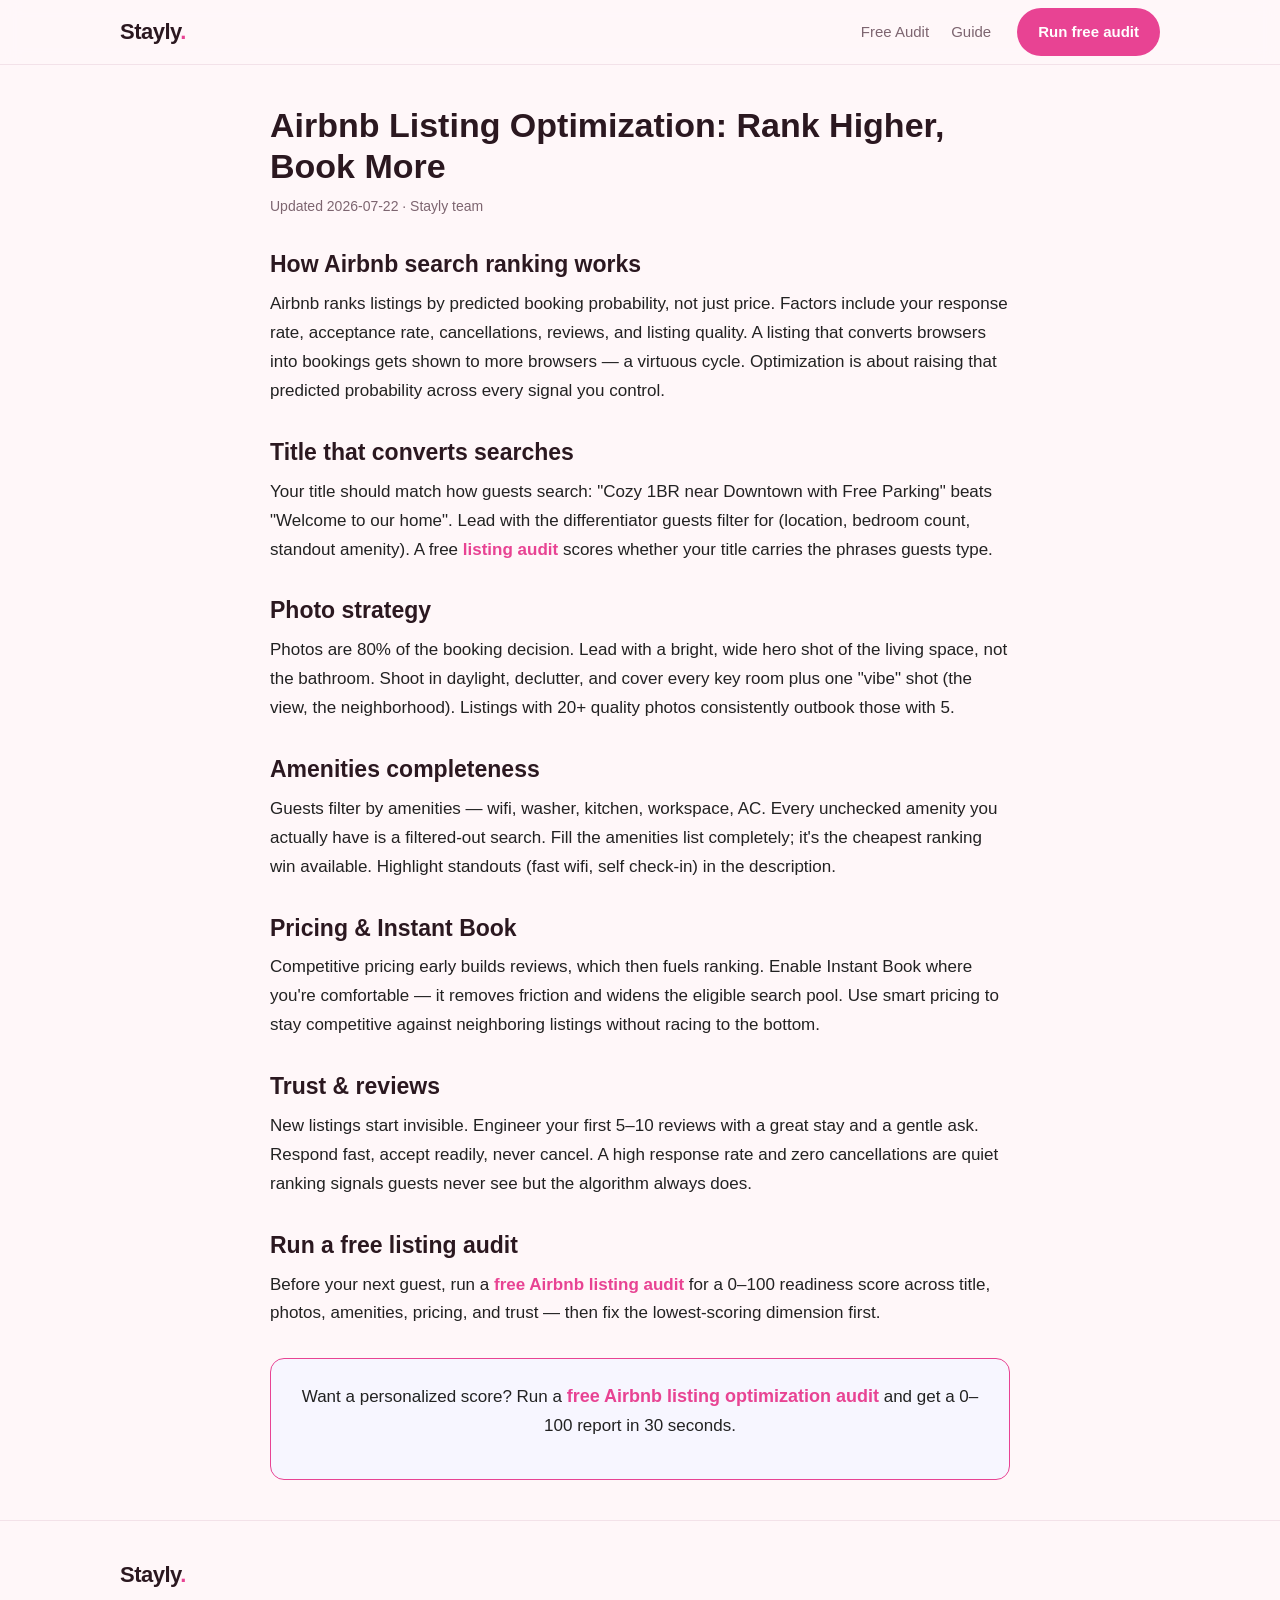
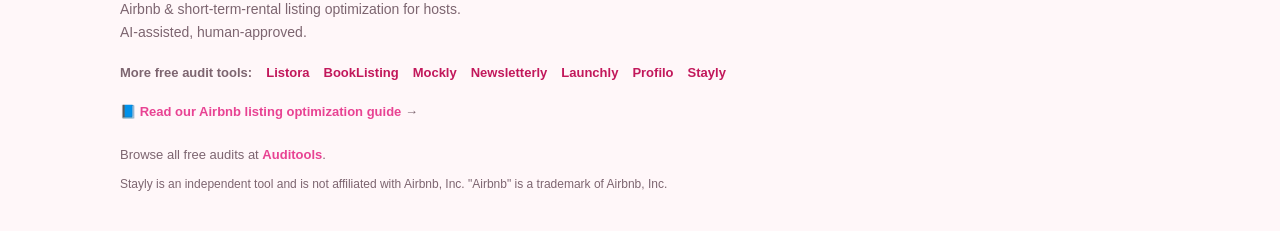
==== blog/index.html @ 076077f3 "SEO content round 1: add per-site blog article + footer link + sitemap" ====
<!DOCTYPE html>
<html lang="en">
<head>
  <meta charset="UTF-8" />
  <meta name="viewport" content="width=device-width, initial-scale=1.0" />
  <title>Airbnb Listing Optimization: Rank Higher, Book More</title>
  <meta name="description" content="How Airbnb search ranking works and the listing tweaks — title, photos, amenities, pricing, and trust — that lift your visibility and booking rate." />
  <link rel="canonical" href="https://Viyozc.github.io/stayly-ai/blog/" />
  <meta property="og:type" content="article" />
  <meta property="og:title" content="Airbnb Listing Optimization: Rank Higher, Book More" />
  <meta property="og:description" content="How Airbnb search ranking works and the listing tweaks — title, photos, amenities, pricing, and trust — that lift your visibility and booking rate." />
  <meta property="og:url" content="https://Viyozc.github.io/stayly-ai/blog/" />
  <meta property="og:image" content="https://Viyozc.github.io/stayly-ai/assets/og-image.png" />
  <meta name="twitter:card" content="summary_large_image" />
  <meta name="twitter:title" content="Airbnb Listing Optimization: Rank Higher, Book More" />
  <meta name="twitter:description" content="How Airbnb search ranking works and the listing tweaks — title, photos, amenities, pricing, and trust — that lift your visibility and booking rate." />
  <meta name="twitter:image" content="https://Viyozc.github.io/stayly-ai/assets/og-image.png" />
  <link rel="stylesheet" href="../assets/style.css" />
  <script type="application/ld+json">
  {"@context": "https://schema.org", "@type": "Article", "headline": "Airbnb Listing Optimization: Rank Higher, Book More", "description": "How Airbnb search ranking works and the listing tweaks \u2014 title, photos, amenities, pricing, and trust \u2014 that lift your visibility and booking rate.", "author": {"@type": "Organization", "name": "Stayly"}, "publisher": {"@type": "Organization", "name": "Stayly"}, "mainEntityOfPage": "https://Viyozc.github.io/stayly-ai/blog/", "datePublished": "2026-07-22"}
  </script>
  <style>
    .article {max-width:780px;margin:40px auto;padding:0 20px;}
    .article h1 {font-size:34px;line-height:1.2;margin:0 0 8px;}
    .article .meta {color:var(--muted);font-size:14px;margin-bottom:26px;}
    .article h2 {font-size:23px;margin:32px 0 10px;line-height:1.3;}
    .article p {font-size:17px;line-height:1.7;color:#222;margin:0 0 16px;}
    .article ul {margin:0 0 16px;padding-left:22px;}
    .article li {font-size:16px;line-height:1.6;margin-bottom:8px;}
    .article a {color:var(--brand);font-weight:600;}
    .article .cta-box {background:#f7f6ff;border:1px solid var(--brand);border-radius:14px;padding:22px;margin:30px 0;text-align:center;}
    .article .cta-box a {font-size:18px;}
  </style>
</head>
<body>
  <header class="nav">
    <div class="container nav-inner">
      <a class="brand" href="../">Stayly<span class="brand-dot">.</span></a>
      <nav class="nav-links">
        <a href="../#audit">Free Audit</a>
        <a href="./">Guide</a>
      </nav>
      <a class="btn btn-primary nav-cta" href="../#audit">Run free audit</a>
    </div>
  </header>
  <article class="container article">
    <h1>Airbnb Listing Optimization: Rank Higher, Book More</h1>
    <p class="meta">Updated 2026-07-22 · Stayly team</p>
    
<h2>How Airbnb search ranking works</h2>
<p>Airbnb ranks listings by predicted booking probability, not just price. Factors include your response rate, acceptance rate, cancellations, reviews, and listing quality. A listing that converts browsers into bookings gets shown to more browsers — a virtuous cycle. Optimization is about raising that predicted probability across every signal you control.</p>

<h2>Title that converts searches</h2>
<p>Your title should match how guests search: "Cozy 1BR near Downtown with Free Parking" beats "Welcome to our home". Lead with the differentiator guests filter for (location, bedroom count, standout amenity). A free <a href="../#audit">listing audit</a> scores whether your title carries the phrases guests type.</p>

<h2>Photo strategy</h2>
<p>Photos are 80% of the booking decision. Lead with a bright, wide hero shot of the living space, not the bathroom. Shoot in daylight, declutter, and cover every key room plus one "vibe" shot (the view, the neighborhood). Listings with 20+ quality photos consistently outbook those with 5.</p>

<h2>Amenities completeness</h2>
<p>Guests filter by amenities — wifi, washer, kitchen, workspace, AC. Every unchecked amenity you actually have is a filtered-out search. Fill the amenities list completely; it's the cheapest ranking win available. Highlight standouts (fast wifi, self check-in) in the description.</p>

<h2>Pricing &amp; Instant Book</h2>
<p>Competitive pricing early builds reviews, which then fuels ranking. Enable Instant Book where you're comfortable — it removes friction and widens the eligible search pool. Use smart pricing to stay competitive against neighboring listings without racing to the bottom.</p>

<h2>Trust &amp; reviews</h2>
<p>New listings start invisible. Engineer your first 5–10 reviews with a great stay and a gentle ask. Respond fast, accept readily, never cancel. A high response rate and zero cancellations are quiet ranking signals guests never see but the algorithm always does.</p>

<h2>Run a free listing audit</h2>
<p>Before your next guest, run a <a href="../#audit">free Airbnb listing audit</a> for a 0–100 readiness score across title, photos, amenities, pricing, and trust — then fix the lowest-scoring dimension first.</p>

    <div class="cta-box">
      <p>Want a personalized score? Run a <a href="../#audit">free Airbnb listing optimization audit</a> and get a 0–100 report in 30 seconds.</p>
    </div>
  </article>
  <footer class="footer">
    <div class="container footer-inner">
      <div>
        <a class="brand" href="../">Stayly<span class="brand-dot">.</span></a>
        <p class="footer-sub">Airbnb & short-term-rental listing optimization for hosts. AI-assisted, human-approved.</p>
      </div>
      <div style="display:flex;flex-wrap:wrap;gap:14px;align-items:center;font-size:13px;margin-top:10px;"><span style="color:var(--muted);font-weight:600;">More free audit tools:</span><a href="https://Viyozc.github.io/listora/" style="color:var(--brand-dk);font-weight:600;">Listora</a><a href="https://Viyozc.github.io/booklisting-ai/" style="color:var(--brand-dk);font-weight:600;">BookListing</a><a href="https://Viyozc.github.io/mockly-ai/" style="color:var(--brand-dk);font-weight:600;">Mockly</a><a href="https://Viyozc.github.io/newsletterly-ai/" style="color:var(--brand-dk);font-weight:600;">Newsletterly</a><a href="https://Viyozc.github.io/launchly-ai/" style="color:var(--brand-dk);font-weight:600;">Launchly</a><a href="https://Viyozc.github.io/profilo-ai/" style="color:var(--brand-dk);font-weight:600;">Profilo</a><a href="https://Viyozc.github.io/stayly-ai/" style="color:var(--brand-dk);font-weight:600;">Stayly</a></div>
      <p style="color:var(--muted);font-size:13px;margin-top:8px;">📘 <a href="./" style="color:var(--brand);font-weight:600;">Read our Airbnb listing optimization guide</a> →</p>
      <p style="color:var(--muted);font-size:13px;margin-top:12px;">Browse all free audits at <a href="https://Viyozc.github.io/auditools/" style="color:var(--brand);font-weight:600;">Auditools</a>.</p>
      <p class="footer-fine">Stayly is an independent tool and is not affiliated with Airbnb, Inc. "Airbnb" is a trademark of Airbnb, Inc.</p>
    </div>
  </footer>
</body>
</html>
---- assets/style.css ----
:root {
  --bg: #fff7f9;
  --ink: #2b1820;
  --muted: #7d6570;
  --line: #f3e2e9;
  --brand: #e84393;
  --brand-dk: #c2185b;
  --brand-soft: #fde7f1;
  --good: #2f9e6b;
  --warn: #e0a106;
  --bad: #d9534f;
  --card: #ffffff;
  --shadow: 0 10px 30px rgba(80, 20, 50, 0.08);
  --radius: 16px;
  --maxw: 1080px;
}

* { box-sizing: border-box; margin: 0; padding: 0; }
html { scroll-behavior: smooth; }
body {
  font-family: -apple-system, BlinkMacSystemFont, "Segoe UI", Roboto, "Helvetica Neue", Arial, sans-serif;
  background: var(--bg);
  color: var(--ink);
  line-height: 1.6;
  -webkit-font-smoothing: antialiased;
}
.container { width: 100%; max-width: var(--maxw); margin: 0 auto; padding: 0 20px; }
a { color: inherit; text-decoration: none; }
em { font-style: normal; }

/* Buttons */
.btn {
  display: inline-block;
  font-weight: 600;
  border-radius: 999px;
  padding: 11px 20px;
  cursor: pointer;
  border: 1px solid transparent;
  font-size: 15px;
  transition: transform .08s ease, background .2s ease, box-shadow .2s ease;
}
.btn:active { transform: translateY(1px); }
.btn-primary { background: var(--brand); color: #fff; }
.btn-primary:hover { background: var(--brand-dk); box-shadow: 0 6px 18px rgba(232,67,147,.35); }
.btn-lg { padding: 14px 26px; font-size: 16px; }
.btn-block { width: 100%; text-align: center; }

/* Nav */
.nav {
  position: sticky; top: 0; z-index: 50;
  background: rgba(255,247,249,.85);
  backdrop-filter: blur(10px);
  border-bottom: 1px solid var(--line);
}
.nav-inner { display: flex; align-items: center; gap: 18px; height: 64px; }
.brand { font-weight: 800; font-size: 22px; letter-spacing: -.5px; }
.brand-dot { color: var(--brand); }
.nav-links { display: flex; gap: 22px; margin-left: auto; font-size: 15px; color: var(--muted); }
.nav-links a:hover { color: var(--ink); }
.nav-cta { margin-left: 8px; }

/* Hero */
.hero { padding: 64px 0 48px; }
.hero-inner { display: grid; grid-template-columns: 1.1fr .9fr; gap: 40px; align-items: center; }
.badge {
  display: inline-block; background: var(--brand-soft); color: var(--brand-dk);
  font-size: 13px; font-weight: 600; padding: 6px 12px; border-radius: 999px; margin-bottom: 16px;
}
.hero h1 { font-size: 46px; line-height: 1.08; letter-spacing: -1px; font-weight: 800; }
.hl { color: var(--brand); }
.lede { color: var(--muted); font-size: 18px; margin: 18px 0 26px; max-width: 520px; }
.hero-actions { display: flex; flex-direction: column; gap: 10px; align-items: flex-start; }
.hero-note { font-size: 13px; color: var(--muted); }
.hero-stats { display: flex; gap: 28px; margin-top: 30px; }
.hero-stats strong { display: block; font-size: 26px; color: var(--ink); }
.hero-stats span { font-size: 13px; color: var(--muted); }

/* Hero visual / score card */
.hero-visual { display: flex; justify-content: center; }
.score-card {
  background: var(--card); border: 1px solid var(--line); border-radius: var(--radius);
  box-shadow: var(--shadow); padding: 26px; width: 320px;
}
.score-ring {
  width: 120px; height: 120px; border-radius: 50%;
  background: conic-gradient(var(--brand) 0deg, #f6e6ee 0deg);
  display: flex; align-items: center; justify-content: center; flex-direction: column;
  margin: 0 auto 16px; position: relative;
}
.score-ring::after {
  content: ""; position: absolute; inset: 12px; background: var(--card); border-radius: 50%;
}
.score-ring.lg { width: 150px; height: 150px; }
.score-num { position: relative; z-index: 1; font-size: 38px; font-weight: 800; }
.score-ring.lg .score-num { font-size: 46px; }
.score-grad { position: relative; z-index: 1; font-size: 13px; color: var(--muted); }
.score-meta { text-align: center; margin-bottom: 18px; }
.grade {
  display: inline-block; background: var(--brand-soft); color: var(--brand-dk);
  font-weight: 700; padding: 3px 12px; border-radius: 999px; font-size: 14px;
}
.grade.big { font-size: 18px; padding: 5px 16px; }
.score-sub { display: block; font-size: 13px; color: var(--muted); margin-top: 4px; }
.mini-bars { display: flex; flex-direction: column; gap: 10px; }
.mbar { display: grid; grid-template-columns: 70px 1fr; align-items: center; gap: 10px; font-size: 13px; color: var(--muted); }
.mbar i { display: block; height: 8px; background: var(--brand); border-radius: 999px; grid-column: 2; }
.mbar span { grid-column: 1; }

/* Section heads */
.section-head { text-align: center; max-width: 640px; margin: 0 auto 36px; }
.section-head h2 { font-size: 34px; letter-spacing: -.5px; font-weight: 800; }
.section-head p { color: var(--muted); margin-top: 10px; font-size: 17px; }

/* Audit */
.audit { padding: 56px 0; background: linear-gradient(180deg, #fff 0%, var(--bg) 100%); }
.audit-grid { display: grid; grid-template-columns: 1fr 1fr; gap: 28px; align-items: start; }
.audit-form, .audit-result {
  background: var(--card); border: 1px solid var(--line); border-radius: var(--radius);
  box-shadow: var(--shadow); padding: 24px;
}
.field { display: block; margin-bottom: 16px; }
.field-row { display: grid; grid-template-columns: 1fr 1fr; gap: 14px; }
.field > span { display: flex; justify-content: space-between; font-size: 14px; font-weight: 600; margin-bottom: 6px; }
.field em { color: var(--muted); font-weight: 500; font-size: 12px; }
.field input, .field textarea {
  width: 100%; border: 1px solid var(--line); border-radius: 10px; padding: 11px 13px;
  font: inherit; color: var(--ink); background: #fffdfb; resize: vertical;
}
.field input[type="number"] { width: 100%; }
.field input:focus, .field textarea:focus { outline: none; border-color: var(--brand); box-shadow: 0 0 0 3px var(--brand-soft); }
.field-check { display: flex; align-items: center; gap: 8px; margin-bottom: 16px; }
.field-check input { width: auto; }
.field-check span { font-size: 14px; font-weight: 600; margin: 0; }
.form-fine { font-size: 12px; color: var(--muted); text-align: center; margin-top: 10px; }

/* Result */
.result-top { display: flex; gap: 20px; align-items: center; margin-bottom: 22px; }
.result-sub { font-size: 14px; color: var(--muted); margin-top: 6px; max-width: 240px; }
.bars { display: flex; flex-direction: column; gap: 12px; margin-bottom: 22px; }
.bar-row { display: grid; grid-template-columns: 110px 1fr 38px; align-items: center; gap: 10px; font-size: 13px; }
.bar-track { height: 9px; background: #f6e6ee; border-radius: 999px; overflow: hidden; }
.bar-fill { height: 100%; border-radius: 999px; background: var(--brand); transition: width .5s ease; }
.bar-val { text-align: right; color: var(--muted); font-weight: 600; }
.tips h3 { font-size: 16px; margin-bottom: 10px; }
.tips ul { list-style: none; display: flex; flex-direction: column; gap: 8px; }
.tips li { background: var(--brand-soft); border-radius: 10px; padding: 10px 12px; font-size: 14px; position: relative; padding-left: 34px; }
.tips li::before { content: "→"; position: absolute; left: 12px; color: var(--brand-dk); font-weight: 800; }
.tips li.ok { background: #e9f7f0; }
.tips li.ok::before { content: "✓"; color: var(--good); }

.email-capture { border-top: 1px solid var(--line); padding-top: 18px; margin-top: 4px; }
.email-capture label { display: block; font-size: 14px; font-weight: 600; margin-bottom: 8px; }
.email-row { display: flex; gap: 8px; }
.email-row input { flex: 1; border: 1px solid var(--line); border-radius: 10px; padding: 11px 13px; font: inherit; }
.email-row input:focus { outline: none; border-color: var(--brand); box-shadow: 0 0 0 3px var(--brand-soft); }

/* How */
.how { padding: 56px 0; }
.steps { display: grid; grid-template-columns: repeat(3, 1fr); gap: 20px; }
.step { background: var(--card); border: 1px solid var(--line); border-radius: var(--radius); padding: 24px; }
.step-num { display: inline-flex; width: 34px; height: 34px; align-items: center; justify-content: center; background: var(--brand); color: #fff; border-radius: 50%; font-weight: 800; margin-bottom: 12px; }
.step h3 { font-size: 19px; margin-bottom: 6px; }
.step p { color: var(--muted); font-size: 15px; }

/* Why */
.why { padding: 56px 0; background: #fff; }
.why-grid { display: grid; grid-template-columns: 1fr 1fr; gap: 18px; }
.why-card { border: 1px solid var(--line); border-radius: var(--radius); padding: 22px; }
.why-card h3 { font-size: 18px; margin-bottom: 8px; }
.why-card p { color: var(--muted); font-size: 15px; }

/* FAQ */
.faq { padding: 56px 0; }
.faq-list { max-width: 720px; margin: 0 auto; display: flex; flex-direction: column; gap: 10px; }
.faq details { background: var(--card); border: 1px solid var(--line); border-radius: 12px; padding: 4px 18px; }
.faq summary { cursor: pointer; font-weight: 600; padding: 14px 0; list-style: none; }
.faq summary::-webkit-details-marker { display: none; }
.faq summary::after { content: "+"; float: right; color: var(--brand); font-weight: 800; }
.faq details[open] summary::after { content: "−"; }
.faq details p { color: var(--muted); padding: 0 0 14px; font-size: 15px; }

/* Footer */
.footer { border-top: 1px solid var(--line); padding: 36px 0; background: var(--bg); }
.footer-inner { display: flex; flex-direction: column; gap: 10px; }
.footer-sub { color: var(--muted); font-size: 14px; margin-top: 6px; max-width: 360px; }
.footer-fine { font-size: 12px; color: var(--muted); }

/* Responsive */
@media (max-width: 860px) {
  .hero-inner, .audit-grid, .why-grid { grid-template-columns: 1fr; }
  .hero-visual { order: -1; }
  .steps { grid-template-columns: 1fr; }
  .nav-links { display: none; }
  .hero h1 { font-size: 36px; }
}
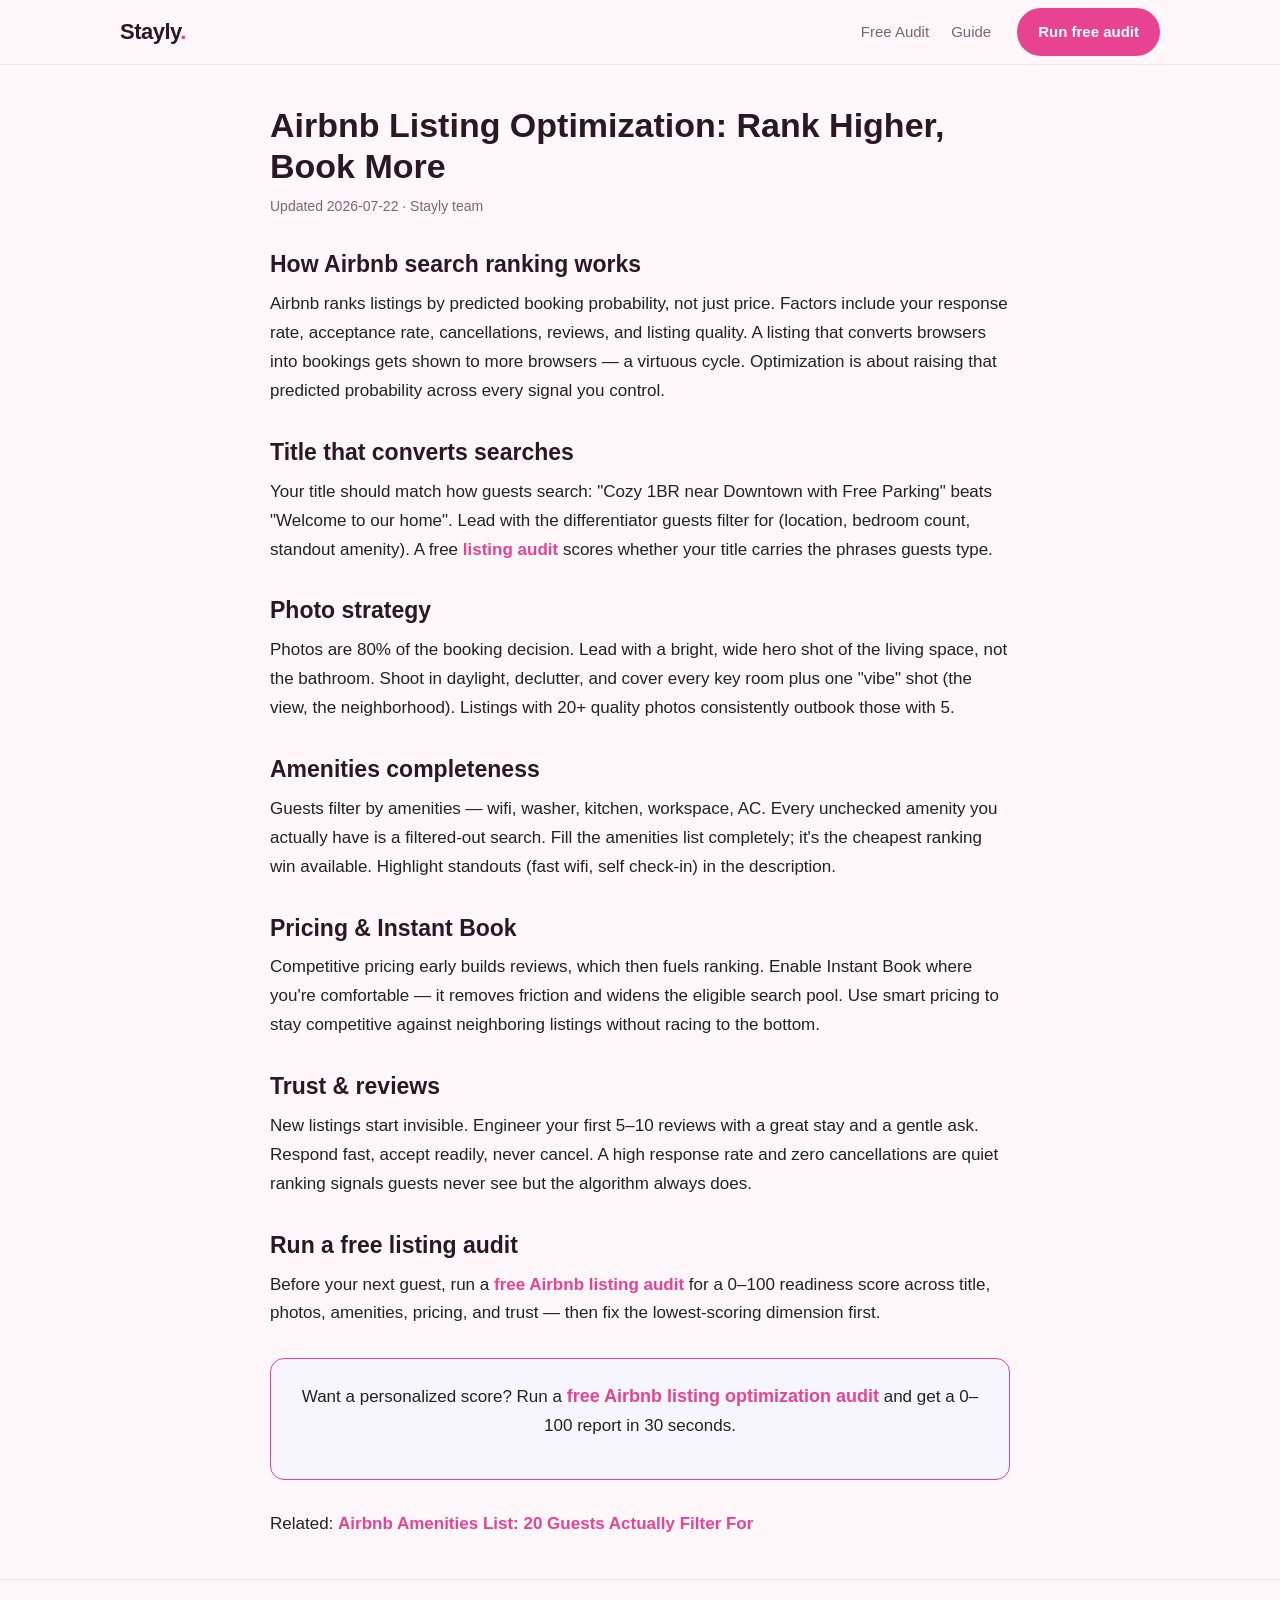
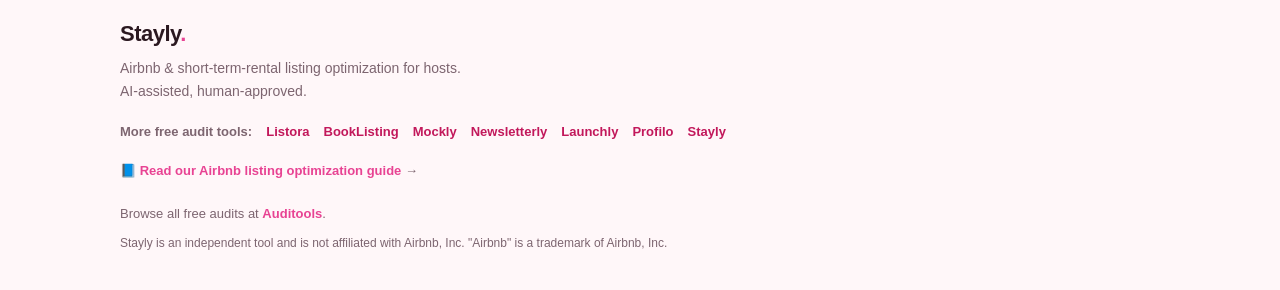
==== commit fd1c67ea: "SEO content round 2: 7 more vertical-keyword articles + footer/cross-links + sitemap" ====
--- a/blog/index.html
+++ b/blog/index.html
@@ -71,6 +71,7 @@
     <div class="cta-box">
       <p>Want a personalized score? Run a <a href="../#audit">free Airbnb listing optimization audit</a> and get a 0–100 report in 30 seconds.</p>
     </div>
+  <p class="related">Related: <a href="./airbnb-amenities-list/">Airbnb Amenities List: 20 Guests Actually Filter For</a></p>
   </article>
   <footer class="footer">
     <div class="container footer-inner">
